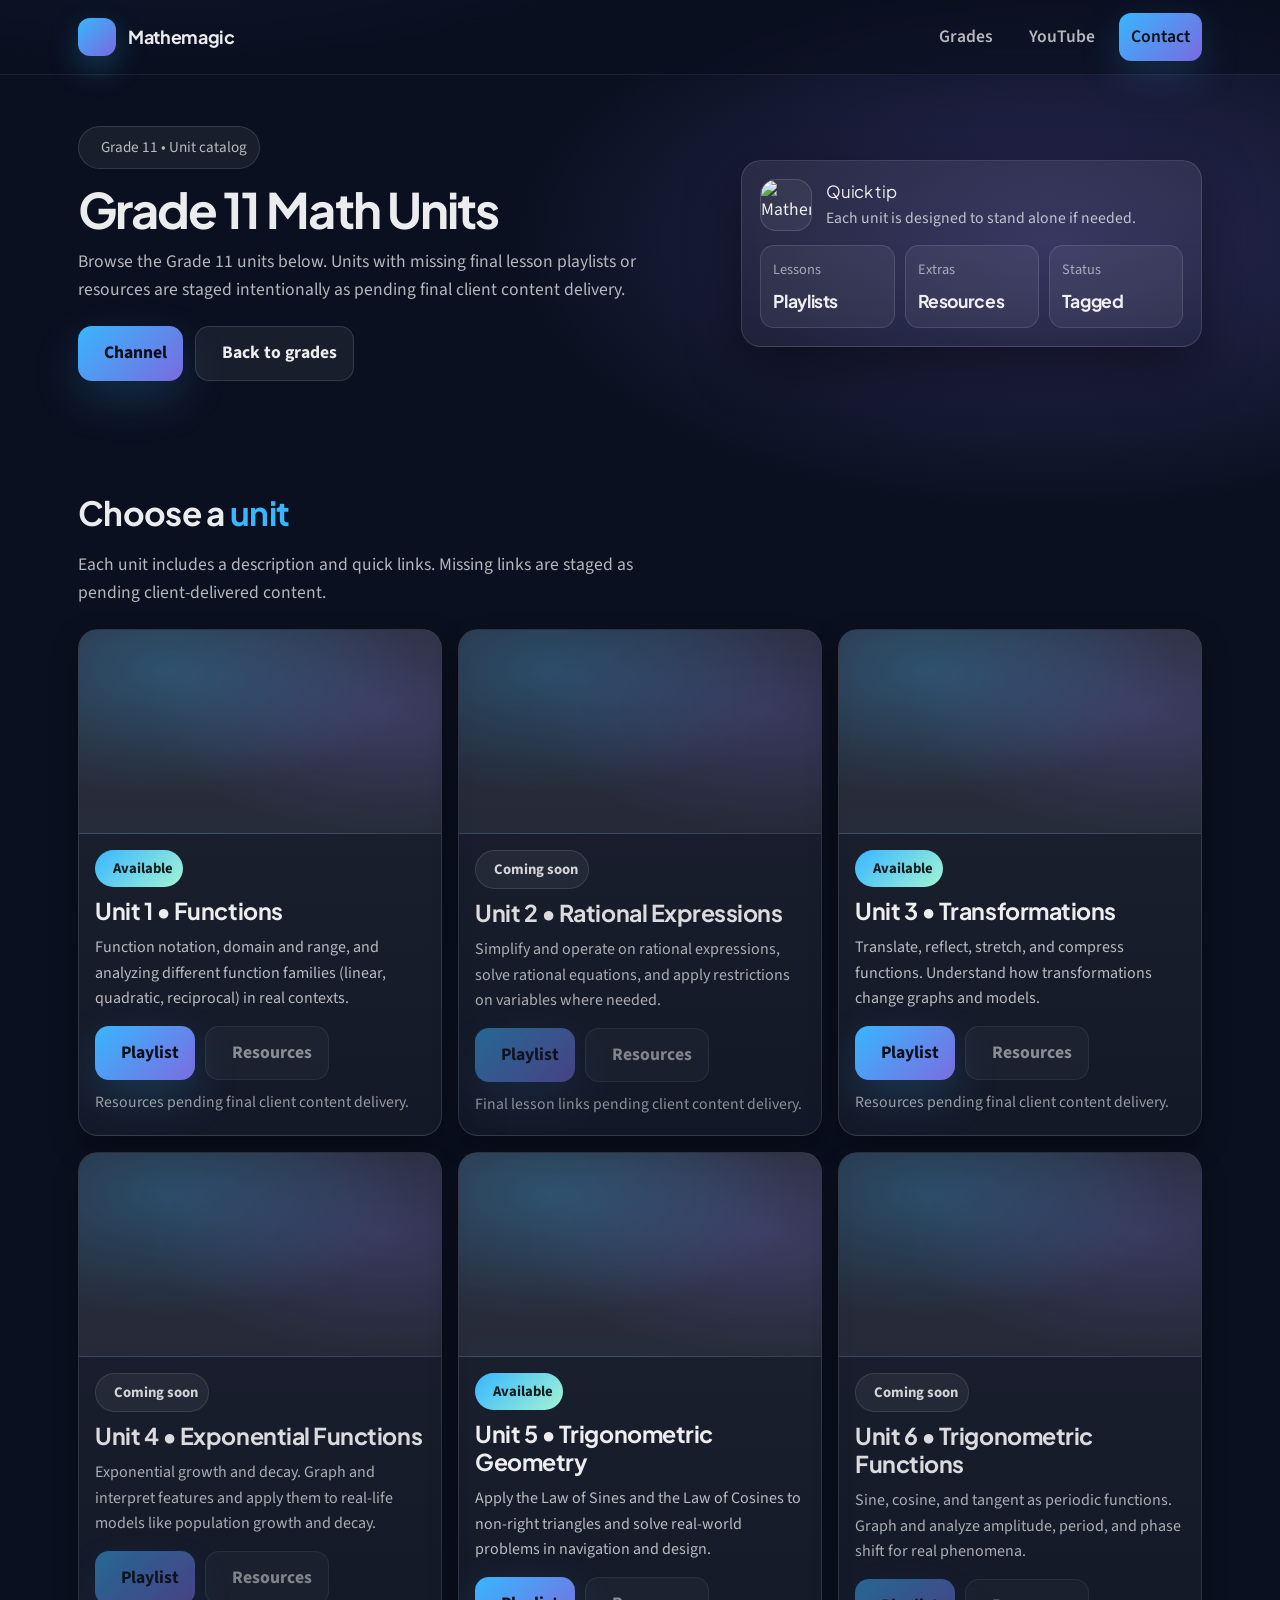
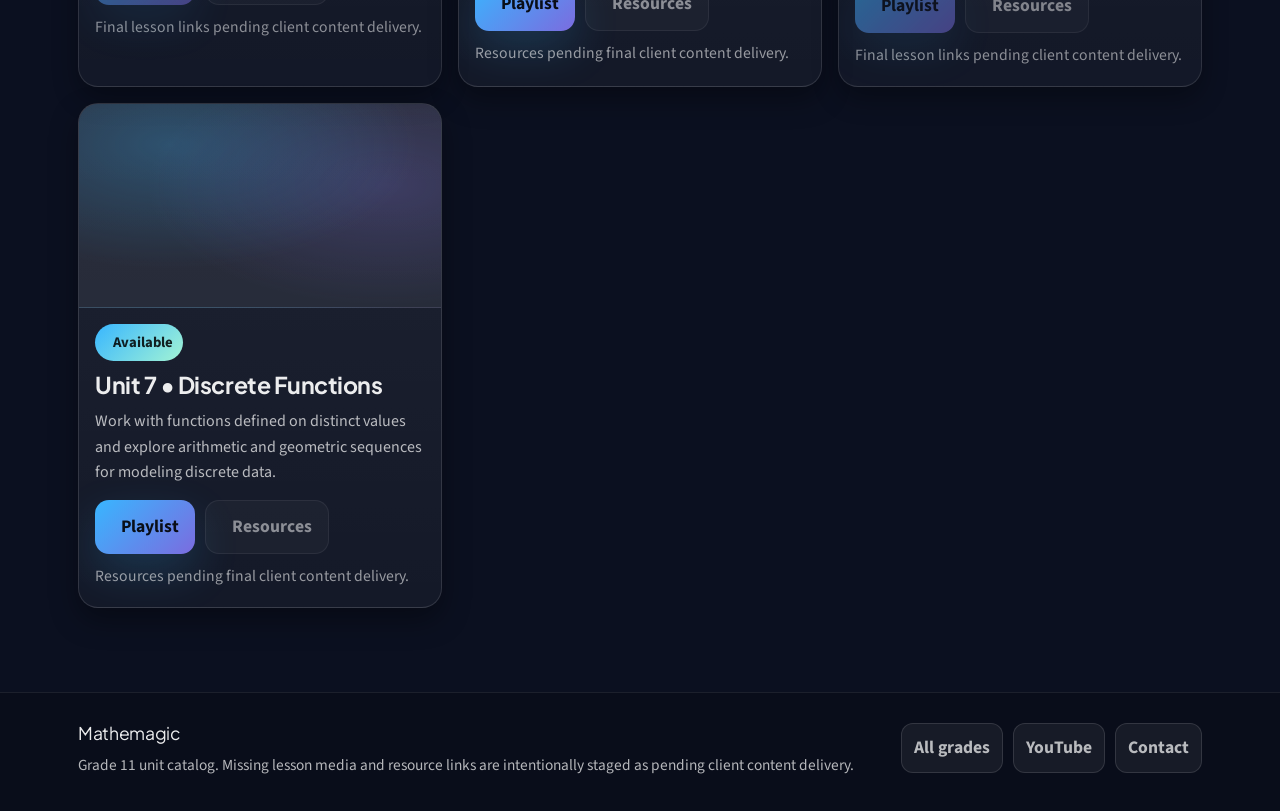
==== grade-eleven.html @ d71781fb "Update site with premium redesign and responsive grade layouts" ====
<!DOCTYPE html>
<html lang="en">
  <head>
    <meta charset="UTF-8" />
    <meta http-equiv="X-UA-Compatible" content="IE=edge" />
    <meta name="viewport" content="width=device-width, initial-scale=1.0" />
    <title>Mathemagic • Grade 11</title>
    <link rel="stylesheet" href="./nine.css" />
    <script
      src="https://kit.fontawesome.com/c6431929b2.js"
      crossorigin="anonymous"
    ></script>
  </head>
  <body>
    <header class="siteHeader">
      <div class="container">
        <nav class="nav" aria-label="Primary">
          <a class="brand" href="./index.html" aria-label="Mathemagic home">
            <span class="brand__mark" aria-hidden="true">
              <i class="fa-solid fa-infinity"></i>
            </span>
            <span class="brand__name">Mathemagic</span>
          </a>

          <button
            class="navToggle"
            type="button"
            aria-label="Open menu"
            aria-expanded="false"
            data-nav-toggle
          >
            <i class="fa-solid fa-bars"></i>
          </button>

          <div class="navLinks" data-nav-links>
            <a class="navLink" href="./index.html#grades">Grades</a>
            <a class="navLink" href="https://www.youtube.com/@vids.mathemagic" target="_blank"
              >YouTube</a
            >
            <a class="navLink navLink--primary" href="mailto:outreach.mathemagic@gmail.com"
              >Contact</a
            >
          </div>
        </nav>
      </div>
    </header>

    <main>
      <section class="hero" aria-label="Grade 11">
        <div class="container">
          <div class="heroGrid">
            <div>
              <div class="hero__eyebrow">
                <i class="fa-solid fa-book" aria-hidden="true"></i>
                <span>Grade 11 • Unit catalog</span>
              </div>
              <h1 class="hero__title">Grade 11 Math Units</h1>
              <p class="hero__lead">
                Browse the Grade 11 units below. Units with missing final lesson playlists or
                resources are staged intentionally as pending final client content delivery.
              </p>
              <div class="heroActions">
                <a class="btn btn--primary" href="https://www.youtube.com/@vids.mathemagic" target="_blank">
                  <i class="fa-brands fa-youtube" aria-hidden="true"></i>
                  Channel
                </a>
                <a class="btn" href="./index.html#grades">
                  <i class="fa-solid fa-arrow-left" aria-hidden="true"></i>
                  Back to grades
                </a>
              </div>
            </div>

            <aside class="heroPanel" aria-label="How to use this page">
              <div class="heroPanel__inner">
                <div class="heroPanel__logo">
                  <div class="heroPanel__avatar">
                    <img src="./assets/Channel Logo.png" alt="Mathemagic logo" />
                  </div>
                  <div>
                    <p class="heroPanel__title">Quick tip</p>
                    <p class="heroPanel__meta">Each unit is designed to stand alone if needed.</p>
                  </div>
                </div>

                <div class="statGrid" aria-label="Links">
                  <div class="stat">
                    <p class="stat__label">Lessons</p>
                    <p class="stat__value">Playlists</p>
                  </div>
                  <div class="stat">
                    <p class="stat__label">Extras</p>
                    <p class="stat__value">Resources</p>
                  </div>
                  <div class="stat">
                    <p class="stat__label">Status</p>
                    <p class="stat__value">Tagged</p>
                  </div>
                </div>
              </div>
            </aside>
          </div>
        </div>
      </section>

      <section class="section" aria-label="Units">
        <div class="container">
          <h2 class="section__title">Choose a <span class="text--blue">unit</span></h2>
          <p class="section__subtitle">
            Each unit includes a description and quick links. Missing links are staged as pending
            client-delivered content.
          </p>

          <div class="grid grid--3" role="list">
            <article class="card" role="listitem">
              <div class="card__media" aria-hidden="true">
                <i class="fa-solid fa-diagram-project" style="font-size: 26px"></i>
              </div>
              <div class="card__body">
                <div class="badgeRow">
                  <span class="badge badge--ready">
                    <i class="fa-solid fa-circle-check" aria-hidden="true"></i> Available
                  </span>
                </div>
                <h3 class="card__title">Unit 1 • Functions</h3>
                <p class="card__meta">
                  Function notation, domain and range, and analyzing different function families
                  (linear, quadratic, reciprocal) in real contexts.
                </p>
                <div class="card__actions">
                  <a class="btn btn--primary" href="https://www.youtube.com/playlist?list=PLl1HigViqGymN2_Vcp1v-bvizfowLg0RI" target="_blank">
                    <i class="fa-brands fa-youtube" aria-hidden="true"></i> Playlist
                  </a>
                  <span class="btn isDisabled" aria-disabled="true">
                    <i class="fa-solid fa-file-arrow-down" aria-hidden="true"></i> Resources
                  </span>
                </div>
                <p class="pendingNote">Resources pending final client content delivery.</p>
              </div>
            </article>

            <article class="card isPending" role="listitem">
              <div class="card__media" aria-hidden="true">
                <i class="fa-solid fa-fraction" style="font-size: 26px"></i>
              </div>
              <div class="card__body">
                <div class="badgeRow">
                  <span class="badge badge--pending">
                    <i class="fa-regular fa-clock" aria-hidden="true"></i> Coming soon
                  </span>
                </div>
                <h3 class="card__title">Unit 2 • Rational Expressions</h3>
                <p class="card__meta">
                  Simplify and operate on rational expressions, solve rational equations, and apply
                  restrictions on variables where needed.
                </p>
                <div class="card__actions">
                  <span class="btn btn--primary isDisabled" aria-disabled="true">
                    <i class="fa-brands fa-youtube" aria-hidden="true"></i> Playlist
                  </span>
                  <span class="btn isDisabled" aria-disabled="true">
                    <i class="fa-solid fa-file-arrow-down" aria-hidden="true"></i> Resources
                  </span>
                </div>
                <p class="pendingNote">Final lesson links pending client content delivery.</p>
              </div>
            </article>

            <article class="card" role="listitem">
              <div class="card__media" aria-hidden="true">
                <i class="fa-solid fa-arrows-to-dot" style="font-size: 26px"></i>
              </div>
              <div class="card__body">
                <div class="badgeRow">
                  <span class="badge badge--ready">
                    <i class="fa-solid fa-circle-check" aria-hidden="true"></i> Available
                  </span>
                </div>
                <h3 class="card__title">Unit 3 • Transformations</h3>
                <p class="card__meta">
                  Translate, reflect, stretch, and compress functions. Understand how
                  transformations change graphs and models.
                </p>
                <div class="card__actions">
                  <a class="btn btn--primary" href="https://www.youtube.com/playlist?list=PLl1HigViqGymN2_Vcp1v-bvizfowLg0RI" target="_blank">
                    <i class="fa-brands fa-youtube" aria-hidden="true"></i> Playlist
                  </a>
                  <span class="btn isDisabled" aria-disabled="true">
                    <i class="fa-solid fa-file-arrow-down" aria-hidden="true"></i> Resources
                  </span>
                </div>
                <p class="pendingNote">Resources pending final client content delivery.</p>
              </div>
            </article>

            <article class="card isPending" role="listitem">
              <div class="card__media" aria-hidden="true">
                <i class="fa-solid fa-bolt" style="font-size: 26px"></i>
              </div>
              <div class="card__body">
                <div class="badgeRow">
                  <span class="badge badge--pending">
                    <i class="fa-regular fa-clock" aria-hidden="true"></i> Coming soon
                  </span>
                </div>
                <h3 class="card__title">Unit 4 • Exponential Functions</h3>
                <p class="card__meta">
                  Exponential growth and decay. Graph and interpret features and apply them to
                  real-life models like population growth and decay.
                </p>
                <div class="card__actions">
                  <span class="btn btn--primary isDisabled" aria-disabled="true">
                    <i class="fa-brands fa-youtube" aria-hidden="true"></i> Playlist
                  </span>
                  <span class="btn isDisabled" aria-disabled="true">
                    <i class="fa-solid fa-file-arrow-down" aria-hidden="true"></i> Resources
                  </span>
                </div>
                <p class="pendingNote">Final lesson links pending client content delivery.</p>
              </div>
            </article>

            <article class="card" role="listitem">
              <div class="card__media" aria-hidden="true">
                <i class="fa-solid fa-compass" style="font-size: 26px"></i>
              </div>
              <div class="card__body">
                <div class="badgeRow">
                  <span class="badge badge--ready">
                    <i class="fa-solid fa-circle-check" aria-hidden="true"></i> Available
                  </span>
                </div>
                <h3 class="card__title">Unit 5 • Trigonometric Geometry</h3>
                <p class="card__meta">
                  Apply the Law of Sines and the Law of Cosines to non-right triangles and solve
                  real-world problems in navigation and design.
                </p>
                <div class="card__actions">
                  <a class="btn btn--primary" href="https://www.youtube.com/playlist?list=PLl1HigViqGymN2_Vcp1v-bvizfowLg0RI" target="_blank">
                    <i class="fa-brands fa-youtube" aria-hidden="true"></i> Playlist
                  </a>
                  <span class="btn isDisabled" aria-disabled="true">
                    <i class="fa-solid fa-file-arrow-down" aria-hidden="true"></i> Resources
                  </span>
                </div>
                <p class="pendingNote">Resources pending final client content delivery.</p>
              </div>
            </article>

            <article class="card isPending" role="listitem">
              <div class="card__media" aria-hidden="true">
                <i class="fa-solid fa-wave-square" style="font-size: 26px"></i>
              </div>
              <div class="card__body">
                <div class="badgeRow">
                  <span class="badge badge--pending">
                    <i class="fa-regular fa-clock" aria-hidden="true"></i> Coming soon
                  </span>
                </div>
                <h3 class="card__title">Unit 6 • Trigonometric Functions</h3>
                <p class="card__meta">
                  Sine, cosine, and tangent as periodic functions. Graph and analyze amplitude,
                  period, and phase shift for real phenomena.
                </p>
                <div class="card__actions">
                  <span class="btn btn--primary isDisabled" aria-disabled="true">
                    <i class="fa-brands fa-youtube" aria-hidden="true"></i> Playlist
                  </span>
                  <span class="btn isDisabled" aria-disabled="true">
                    <i class="fa-solid fa-file-arrow-down" aria-hidden="true"></i> Resources
                  </span>
                </div>
                <p class="pendingNote">Final lesson links pending client content delivery.</p>
              </div>
            </article>

            <article class="card" role="listitem">
              <div class="card__media" aria-hidden="true">
                <i class="fa-solid fa-list-ol" style="font-size: 26px"></i>
              </div>
              <div class="card__body">
                <div class="badgeRow">
                  <span class="badge badge--ready">
                    <i class="fa-solid fa-circle-check" aria-hidden="true"></i> Available
                  </span>
                </div>
                <h3 class="card__title">Unit 7 • Discrete Functions</h3>
                <p class="card__meta">
                  Work with functions defined on distinct values and explore arithmetic and
                  geometric sequences for modeling discrete data.
                </p>
                <div class="card__actions">
                  <a class="btn btn--primary" href="https://www.youtube.com/playlist?list=PLl1HigViqGymN2_Vcp1v-bvizfowLg0RI" target="_blank">
                    <i class="fa-brands fa-youtube" aria-hidden="true"></i> Playlist
                  </a>
                  <span class="btn isDisabled" aria-disabled="true">
                    <i class="fa-solid fa-file-arrow-down" aria-hidden="true"></i> Resources
                  </span>
                </div>
                <p class="pendingNote">Resources pending final client content delivery.</p>
              </div>
            </article>
          </div>
        </div>
      </section>
    </main>

    <footer class="siteFooter">
      <div class="container">
        <div class="footerGrid">
          <div>
            <p class="footerTitle">Mathemagic</p>
            <p class="footerText">
              Grade 11 unit catalog. Missing lesson media and resource links are intentionally
              staged as pending client content delivery.
            </p>
          </div>
          <div class="footerLinks" aria-label="Footer links">
            <a href="./index.html#grades">All grades</a>
            <a href="https://www.youtube.com/@vids.mathemagic" target="_blank">YouTube</a>
            <a href="mailto:outreach.mathemagic@gmail.com">Contact</a>
          </div>
        </div>
      </div>
    </footer>

    <script src="./main.js"></script>
  </body>
</html>
---- nine.css ----
@import url("./theme.css");

/* Grade pages can add small overrides here if needed */
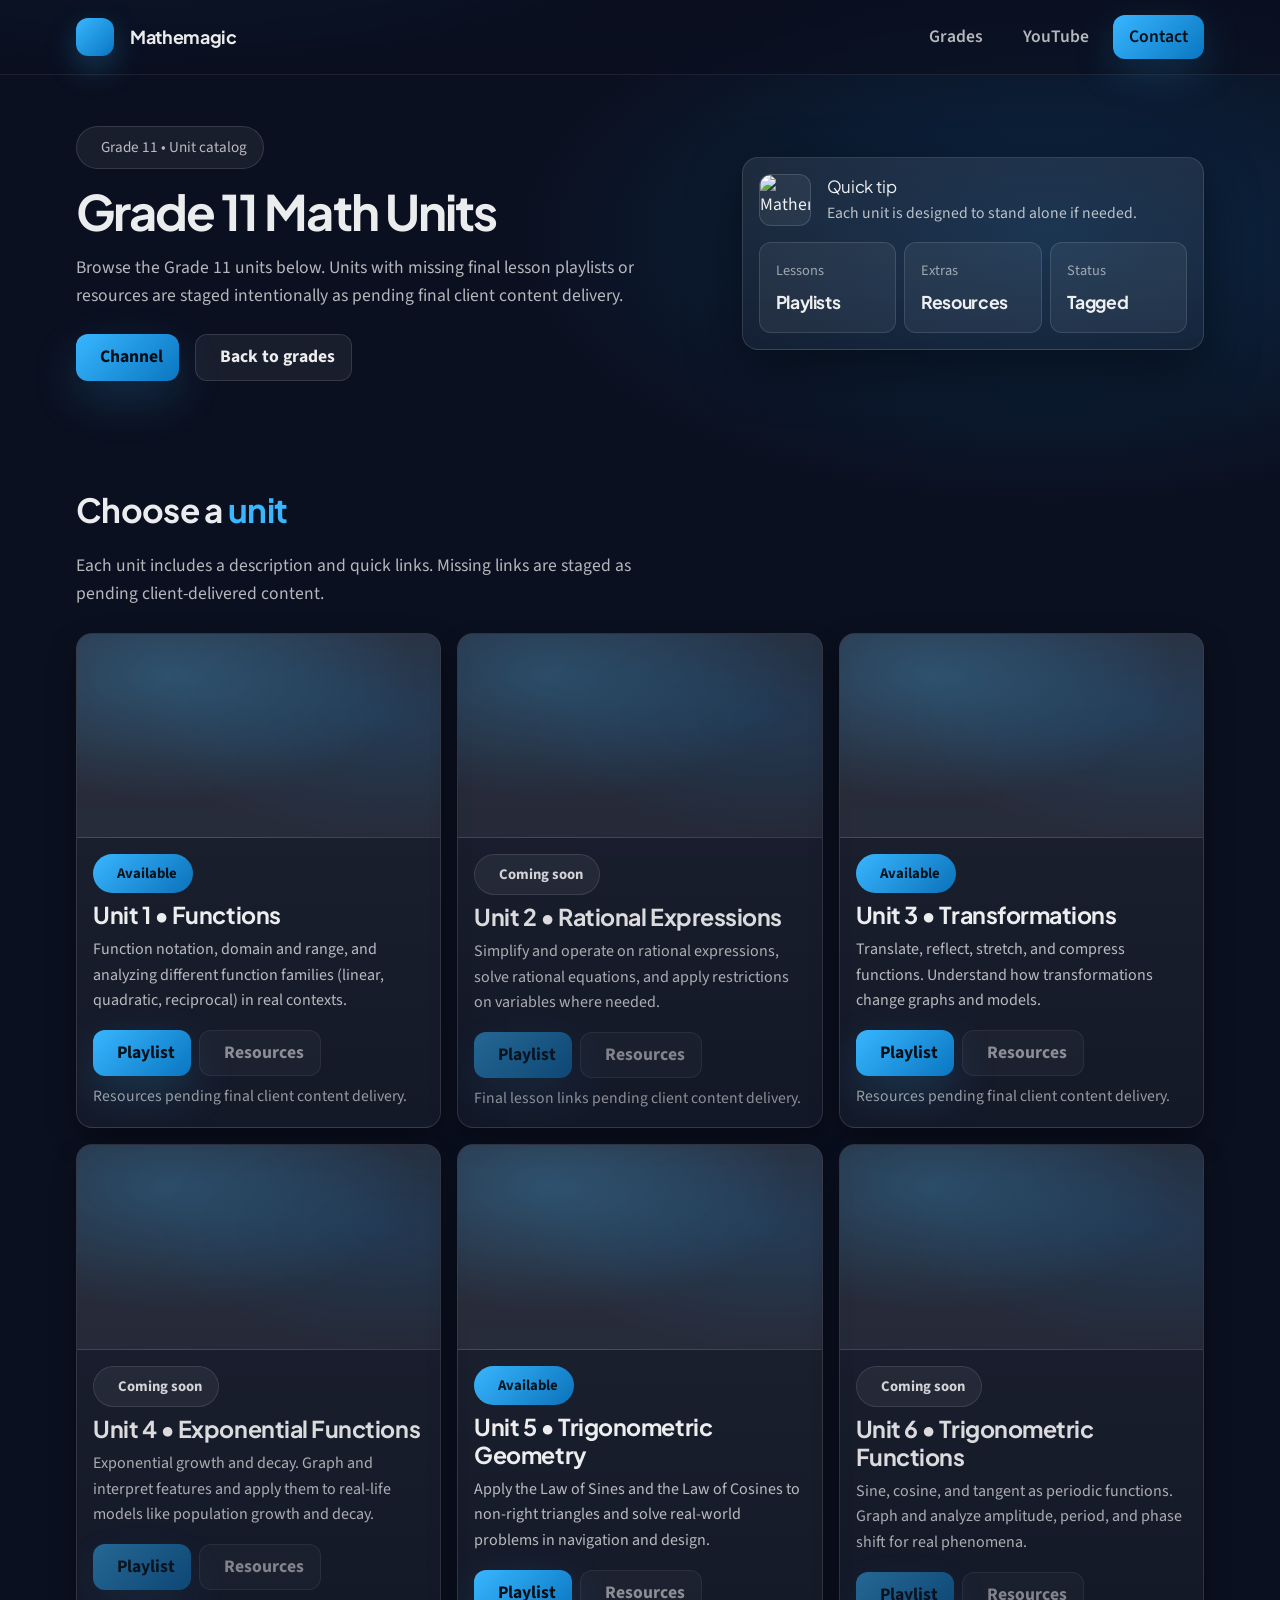
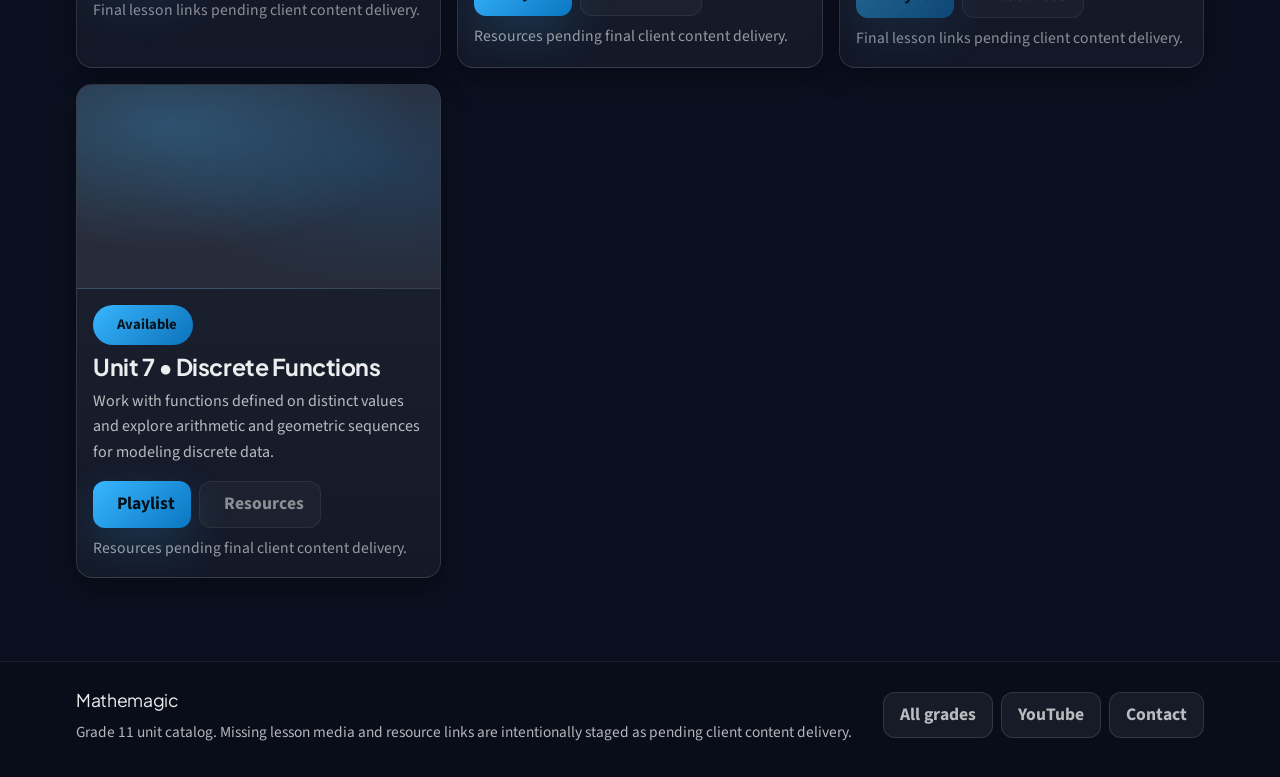
==== commit 2be1b8bd: "Polish Mathemagic UI with strict design system and metadata pass" ====
--- a/grade-eleven.html
+++ b/grade-eleven.html
@@ -5,6 +5,19 @@
     <meta http-equiv="X-UA-Compatible" content="IE=edge" />
     <meta name="viewport" content="width=device-width, initial-scale=1.0" />
     <title>Mathemagic • Grade 11</title>
+    <meta
+      name="description"
+      content="Browse Grade 11 math units with structured lesson pathways and clearly marked content that is still pending client delivery."
+    />
+    <meta property="og:title" content="Mathemagic • Grade 11 Units" />
+    <meta
+      property="og:description"
+      content="Explore Grade 11 unit-based math learning with consistent, professional content staging."
+    />
+    <meta property="og:type" content="website" />
+    <meta property="og:image" content="./assets/Channel Banner.png" />
+    <meta property="og:url" content="https://mathemagic.ca/grade-eleven.html" />
+    <link rel="icon" type="image/svg+xml" href="./favicon.svg" />
     <link rel="stylesheet" href="./nine.css" />
     <script
       src="https://kit.fontawesome.com/c6431929b2.js"
@@ -34,7 +47,7 @@
 
           <div class="navLinks" data-nav-links>
             <a class="navLink" href="./index.html#grades">Grades</a>
-            <a class="navLink" href="https://www.youtube.com/@vids.mathemagic" target="_blank"
+            <a class="navLink" href="https://www.youtube.com/@vids.mathemagic" target="_blank" rel="noopener noreferrer"
               >YouTube</a
             >
             <a class="navLink navLink--primary" href="mailto:outreach.mathemagic@gmail.com"
@@ -60,7 +73,7 @@
                 resources are staged intentionally as pending final client content delivery.
               </p>
               <div class="heroActions">
-                <a class="btn btn--primary" href="https://www.youtube.com/@vids.mathemagic" target="_blank">
+                <a class="btn btn--primary" href="https://www.youtube.com/@vids.mathemagic" target="_blank" rel="noopener noreferrer">
                   <i class="fa-brands fa-youtube" aria-hidden="true"></i>
                   Channel
                 </a>
@@ -114,7 +127,7 @@
           <div class="grid grid--3" role="list">
             <article class="card" role="listitem">
               <div class="card__media" aria-hidden="true">
-                <i class="fa-solid fa-diagram-project" style="font-size: 26px"></i>
+                <i class="fa-solid fa-diagram-project card__icon"></i>
               </div>
               <div class="card__body">
                 <div class="badgeRow">
@@ -128,7 +141,7 @@
                   (linear, quadratic, reciprocal) in real contexts.
                 </p>
                 <div class="card__actions">
-                  <a class="btn btn--primary" href="https://www.youtube.com/playlist?list=PLl1HigViqGymN2_Vcp1v-bvizfowLg0RI" target="_blank">
+                  <a class="btn btn--primary" href="https://www.youtube.com/playlist?list=PLl1HigViqGymN2_Vcp1v-bvizfowLg0RI" target="_blank" rel="noopener noreferrer">
                     <i class="fa-brands fa-youtube" aria-hidden="true"></i> Playlist
                   </a>
                   <span class="btn isDisabled" aria-disabled="true">
@@ -141,7 +154,7 @@
 
             <article class="card isPending" role="listitem">
               <div class="card__media" aria-hidden="true">
-                <i class="fa-solid fa-fraction" style="font-size: 26px"></i>
+                <i class="fa-solid fa-fraction card__icon"></i>
               </div>
               <div class="card__body">
                 <div class="badgeRow">
@@ -168,7 +181,7 @@
 
             <article class="card" role="listitem">
               <div class="card__media" aria-hidden="true">
-                <i class="fa-solid fa-arrows-to-dot" style="font-size: 26px"></i>
+                <i class="fa-solid fa-arrows-to-dot card__icon"></i>
               </div>
               <div class="card__body">
                 <div class="badgeRow">
@@ -182,7 +195,7 @@
                   transformations change graphs and models.
                 </p>
                 <div class="card__actions">
-                  <a class="btn btn--primary" href="https://www.youtube.com/playlist?list=PLl1HigViqGymN2_Vcp1v-bvizfowLg0RI" target="_blank">
+                  <a class="btn btn--primary" href="https://www.youtube.com/playlist?list=PLl1HigViqGymN2_Vcp1v-bvizfowLg0RI" target="_blank" rel="noopener noreferrer">
                     <i class="fa-brands fa-youtube" aria-hidden="true"></i> Playlist
                   </a>
                   <span class="btn isDisabled" aria-disabled="true">
@@ -195,7 +208,7 @@
 
             <article class="card isPending" role="listitem">
               <div class="card__media" aria-hidden="true">
-                <i class="fa-solid fa-bolt" style="font-size: 26px"></i>
+                <i class="fa-solid fa-bolt card__icon"></i>
               </div>
               <div class="card__body">
                 <div class="badgeRow">
@@ -222,7 +235,7 @@
 
             <article class="card" role="listitem">
               <div class="card__media" aria-hidden="true">
-                <i class="fa-solid fa-compass" style="font-size: 26px"></i>
+                <i class="fa-solid fa-compass card__icon"></i>
               </div>
               <div class="card__body">
                 <div class="badgeRow">
@@ -236,7 +249,7 @@
                   real-world problems in navigation and design.
                 </p>
                 <div class="card__actions">
-                  <a class="btn btn--primary" href="https://www.youtube.com/playlist?list=PLl1HigViqGymN2_Vcp1v-bvizfowLg0RI" target="_blank">
+                  <a class="btn btn--primary" href="https://www.youtube.com/playlist?list=PLl1HigViqGymN2_Vcp1v-bvizfowLg0RI" target="_blank" rel="noopener noreferrer">
                     <i class="fa-brands fa-youtube" aria-hidden="true"></i> Playlist
                   </a>
                   <span class="btn isDisabled" aria-disabled="true">
@@ -249,7 +262,7 @@
 
             <article class="card isPending" role="listitem">
               <div class="card__media" aria-hidden="true">
-                <i class="fa-solid fa-wave-square" style="font-size: 26px"></i>
+                <i class="fa-solid fa-wave-square card__icon"></i>
               </div>
               <div class="card__body">
                 <div class="badgeRow">
@@ -276,7 +289,7 @@
 
             <article class="card" role="listitem">
               <div class="card__media" aria-hidden="true">
-                <i class="fa-solid fa-list-ol" style="font-size: 26px"></i>
+                <i class="fa-solid fa-list-ol card__icon"></i>
               </div>
               <div class="card__body">
                 <div class="badgeRow">
@@ -290,7 +303,7 @@
                   geometric sequences for modeling discrete data.
                 </p>
                 <div class="card__actions">
-                  <a class="btn btn--primary" href="https://www.youtube.com/playlist?list=PLl1HigViqGymN2_Vcp1v-bvizfowLg0RI" target="_blank">
+                  <a class="btn btn--primary" href="https://www.youtube.com/playlist?list=PLl1HigViqGymN2_Vcp1v-bvizfowLg0RI" target="_blank" rel="noopener noreferrer">
                     <i class="fa-brands fa-youtube" aria-hidden="true"></i> Playlist
                   </a>
                   <span class="btn isDisabled" aria-disabled="true">
@@ -317,7 +330,7 @@
           </div>
           <div class="footerLinks" aria-label="Footer links">
             <a href="./index.html#grades">All grades</a>
-            <a href="https://www.youtube.com/@vids.mathemagic" target="_blank">YouTube</a>
+            <a href="https://www.youtube.com/@vids.mathemagic" target="_blank" rel="noopener noreferrer">YouTube</a>
             <a href="mailto:outreach.mathemagic@gmail.com">Contact</a>
           </div>
         </div>
